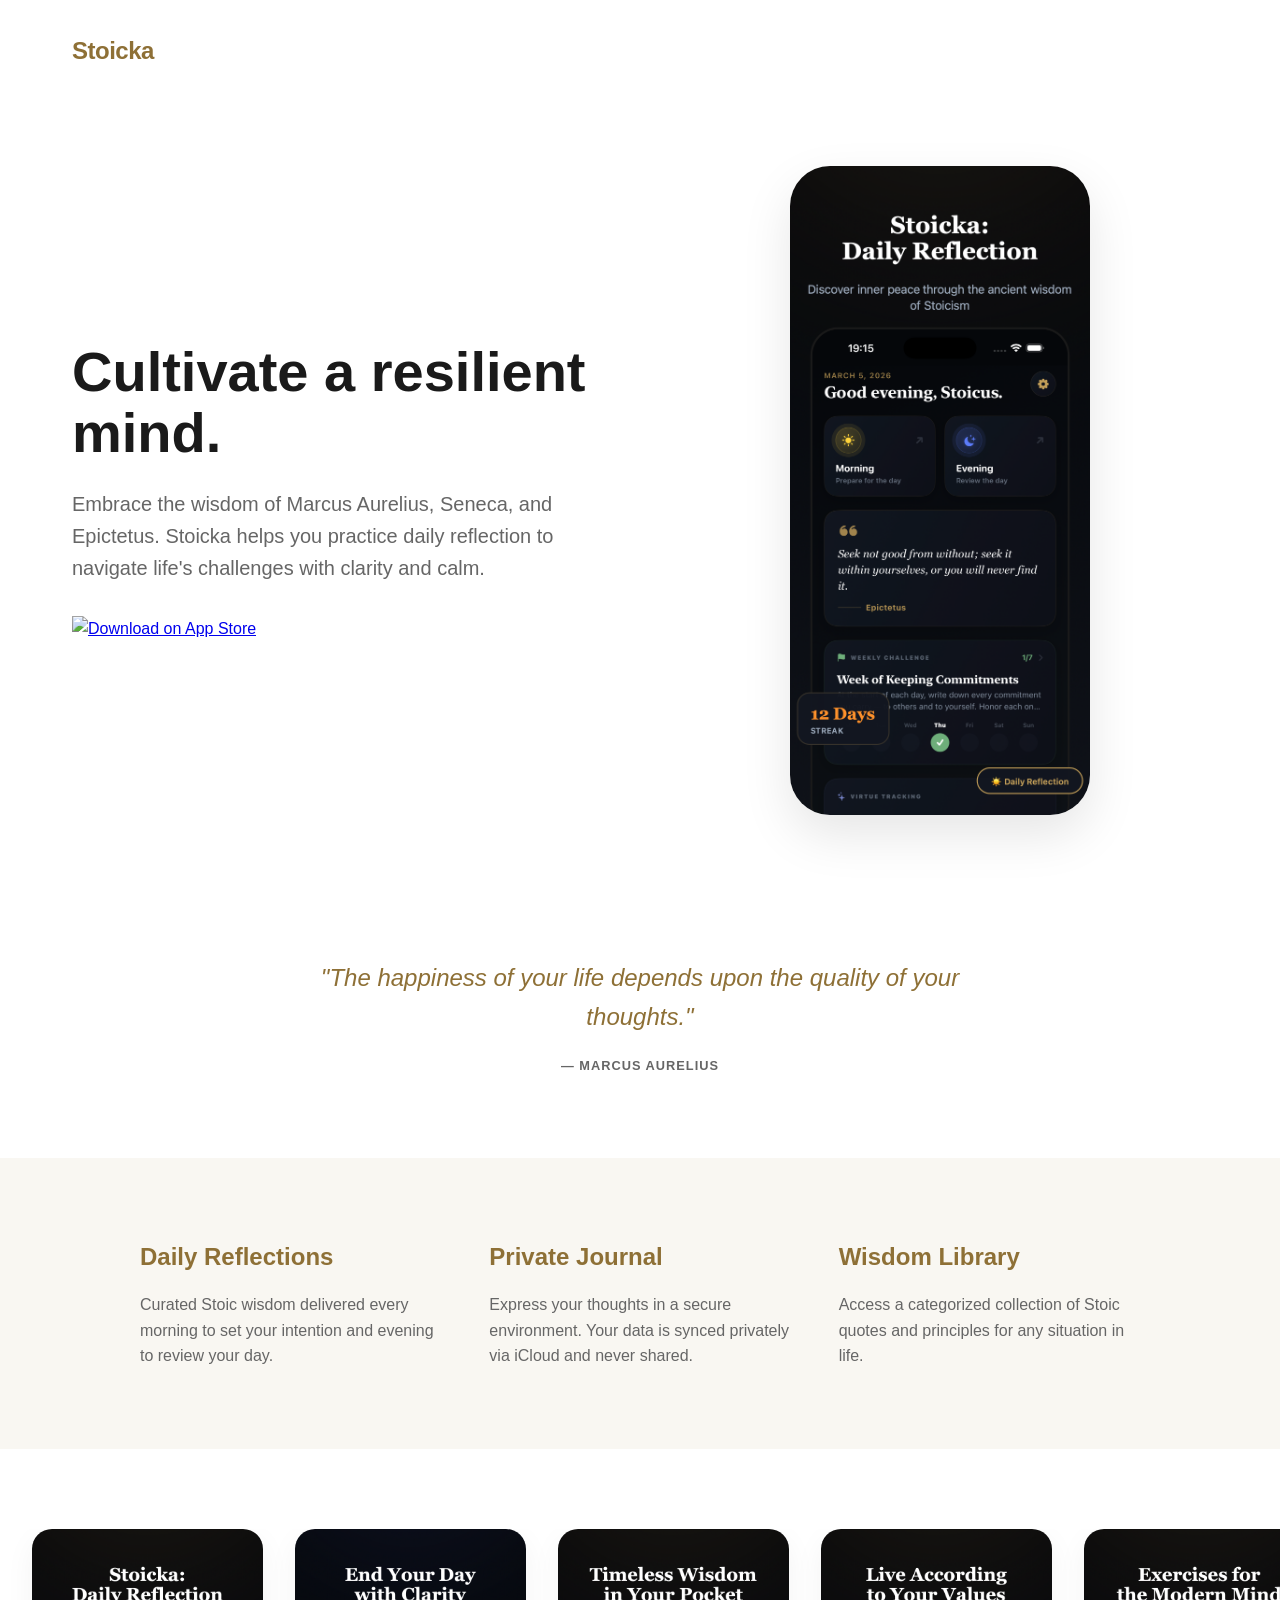
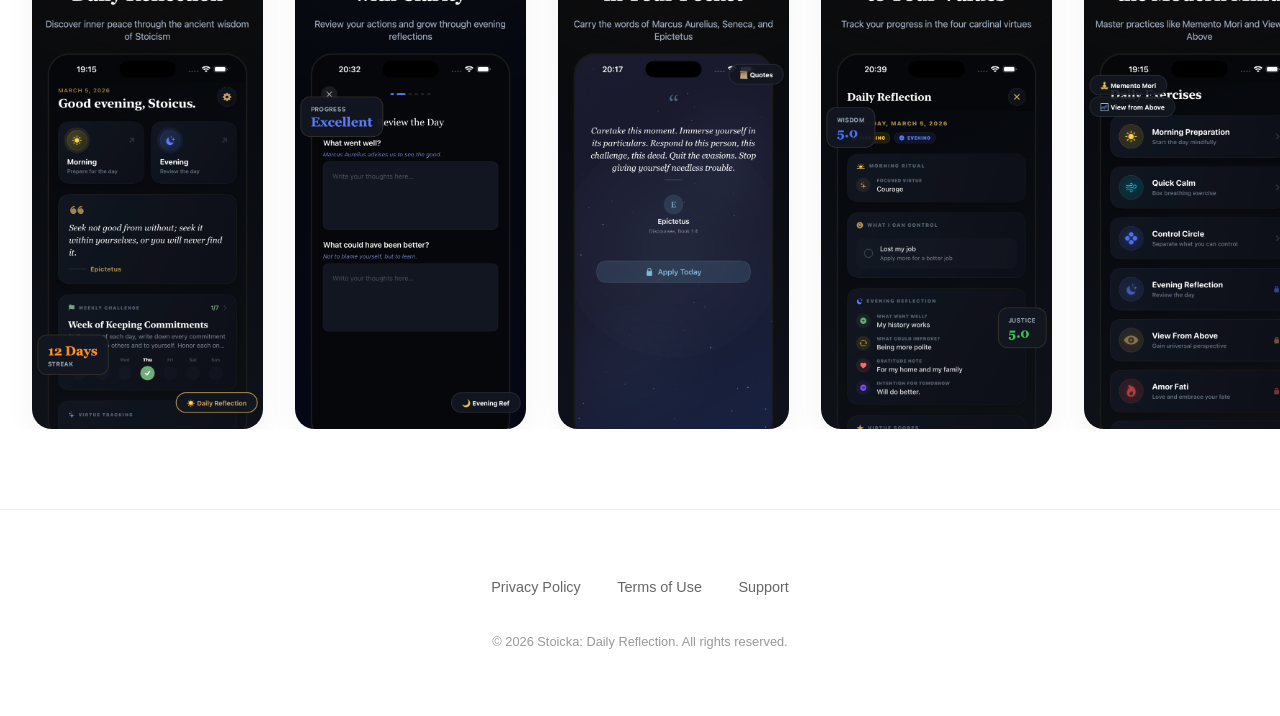
==== stoicka-web/index.html @ 0579380f "Landing page" ====
<!DOCTYPE html>
<html lang="en">
<head>
    <meta charset="UTF-8">
    <meta name="viewport" content="width=device-width, initial-scale=1.0">
    <title>Stoicka: Daily Reflection - Stoic Philosophy & Mindfulness</title>
    <meta name="description" content="Master your mind with Stoicka. Daily reflections, journaling, and wisdom from Stoic philosophers to help you build resilience and find peace.">
    <style>
        :root {
            --primary: #C5A059;
            --primary-dark: #8E7036;
            --bg: #ffffff;
            --text: #1a1a1a;
            --text-muted: #666;
            --accent-bg: #f9f7f2;
        }
        
        * { margin: 0; padding: 0; box-sizing: border-box; }
        body { font-family: -apple-system, BlinkMacSystemFont, "Segoe UI", Roboto, Helvetica, Arial, sans-serif; line-height: 1.6; color: var(--text); background: var(--bg); overflow-x: hidden; }
        
        header { padding: 2rem; max-width: 1200px; margin: 0 auto; display: flex; justify-content: space-between; align-items: center; }
        .logo { font-weight: 700; font-size: 1.5rem; color: var(--primary-dark); letter-spacing: -0.5px; text-decoration: none; }
        
        .hero { padding: 4rem 2rem; max-width: 1200px; margin: 0 auto; display: grid; grid-template-columns: 1fr 1fr; gap: 4rem; align-items: center; }
        @media (max-width: 768px) { .hero { grid-template-columns: 1fr; text-align: center; padding: 2rem 1rem; } }
        
        .hero-content h1 { font-size: 3.5rem; line-height: 1.1; margin-bottom: 1.5rem; font-weight: 800; color: var(--text); }
        .hero-content p { font-size: 1.25rem; color: var(--text-muted); margin-bottom: 2rem; }
        
        .app-store-btn img { height: 50px; transition: transform 0.2s; }
        .app-store-btn:hover img { transform: scale(1.05); }
        
        .hero-image { position: relative; display: flex; justify-content: center; }
        .hero-image img { width: 300px; border-radius: 40px; box-shadow: 0 20px 50px rgba(0,0,0,0.1); }
        
        .features { background: var(--accent-bg); padding: 5rem 2rem; }
        .features-grid { max-width: 1000px; margin: 0 auto; display: grid; grid-template-columns: repeat(auto-fit, minmax(280px, 1fr)); gap: 3rem; }
        .feature-card h3 { color: var(--primary-dark); margin-bottom: 1rem; font-size: 1.5rem; }
        .feature-card p { color: var(--text-muted); }
        
        .screenshots { padding: 5rem 0; overflow: hidden; }
        .screenshots-track { display: flex; gap: 2rem; padding: 0 2rem; overflow-x: auto; scroll-behavior: smooth; -webkit-overflow-scrolling: touch; }
        .screenshots-track::-webkit-scrollbar { display: none; }
        .screenshots-track img { height: 500px; border-radius: 20px; box-shadow: 0 10px 30px rgba(0,0,0,0.05); flex-shrink: 0; }
        
        footer { padding: 4rem 2rem; text-align: center; border-top: 1px solid #eee; }
        .footer-links { margin-bottom: 2rem; }
        .footer-links a { color: var(--text-muted); text-decoration: none; margin: 0 1rem; font-size: 0.9rem; }
        .footer-links a:hover { color: var(--primary); }
        .copyright { font-size: 0.8rem; color: #999; }
        
        .quote { max-width: 800px; margin: 5rem auto; text-align: center; padding: 0 2rem; font-style: italic; }
        .quote p { font-size: 1.5rem; color: var(--primary-dark); margin-bottom: 1rem; }
        .quote span { font-weight: 600; font-style: normal; text-transform: uppercase; letter-spacing: 1px; font-size: 0.8rem; color: var(--text-muted); }
    </style>
</head>
<body>

    <header>
        <a href="index.html" class="logo">Stoicka</a>
    </header>

    <section class="hero">
        <div class="hero-content">
            <h1>Cultivate a resilient mind.</h1>
            <p>Embrace the wisdom of Marcus Aurelius, Seneca, and Epictetus. Stoicka helps you practice daily reflection to navigate life's challenges with clarity and calm.</p>
            <a href="https://apps.apple.com/app/id6759916005" class="app-store-btn" target="_blank">
                <img src="https://tools.applemediaservices.com/api/badges/download-on-the-app-store/black/en-us?size=250x83&amp;releaseDate=1314144000&h=79103e67c87c06f1571d4924c585c5c0" alt="Download on App Store">
            </a>
        </div>
        <div class="hero-image">
            <img src="../assets/Stoicka/Stoicka_AppStore_en_01.png" alt="Stoicka Hero Image">
        </div>
    </section>

    <section class="quote">
        <p>"The happiness of your life depends upon the quality of your thoughts."</p>
        <span>— Marcus Aurelius</span>
    </section>

    <section class="features">
        <div class="features-grid">
            <div class="feature-card">
                <h3>Daily Reflections</h3>
                <p>Curated Stoic wisdom delivered every morning to set your intention and evening to review your day.</p>
            </div>
            <div class="feature-card">
                <h3>Private Journal</h3>
                <p>Express your thoughts in a secure environment. Your data is synced privately via iCloud and never shared.</p>
            </div>
            <div class="feature-card">
                <h3>Wisdom Library</h3>
                <p>Access a categorized collection of Stoic quotes and principles for any situation in life.</p>
            </div>
        </div>
    </section>

    <section class="screenshots">
        <div class="screenshots-track">
            <img src="../assets/Stoicka/Stoicka_AppStore_en_01.png" alt="Stoicka Screenshot 1">
            <img src="../assets/Stoicka/Stoicka_AppStore_en_03.png" alt="Stoicka Screenshot 2">
            <img src="../assets/Stoicka/Stoicka_AppStore_en_04.png" alt="Stoicka Screenshot 3">
            <img src="../assets/Stoicka/Stoicka_AppStore_en_05.png" alt="Stoicka Screenshot 4">
            <img src="../assets/Stoicka/Stoicka_AppStore_en_06.png" alt="Stoicka Screenshot 5">
            <img src="../assets/Stoicka/Stoicka_AppStore_en_07.png" alt="Stoicka Screenshot 6">
        </div>
    </section>

    <footer>
        <div class="footer-links">
            <a href="privacy.html">Privacy Policy</a>
            <a href="terms.html">Terms of Use</a>
            <a href="mailto:actuntas@gmail.com">Support</a>
        </div>
        <p class="copyright">&copy; 2026 Stoicka: Daily Reflection. All rights reserved.</p>
    </footer>

</body>
</html>
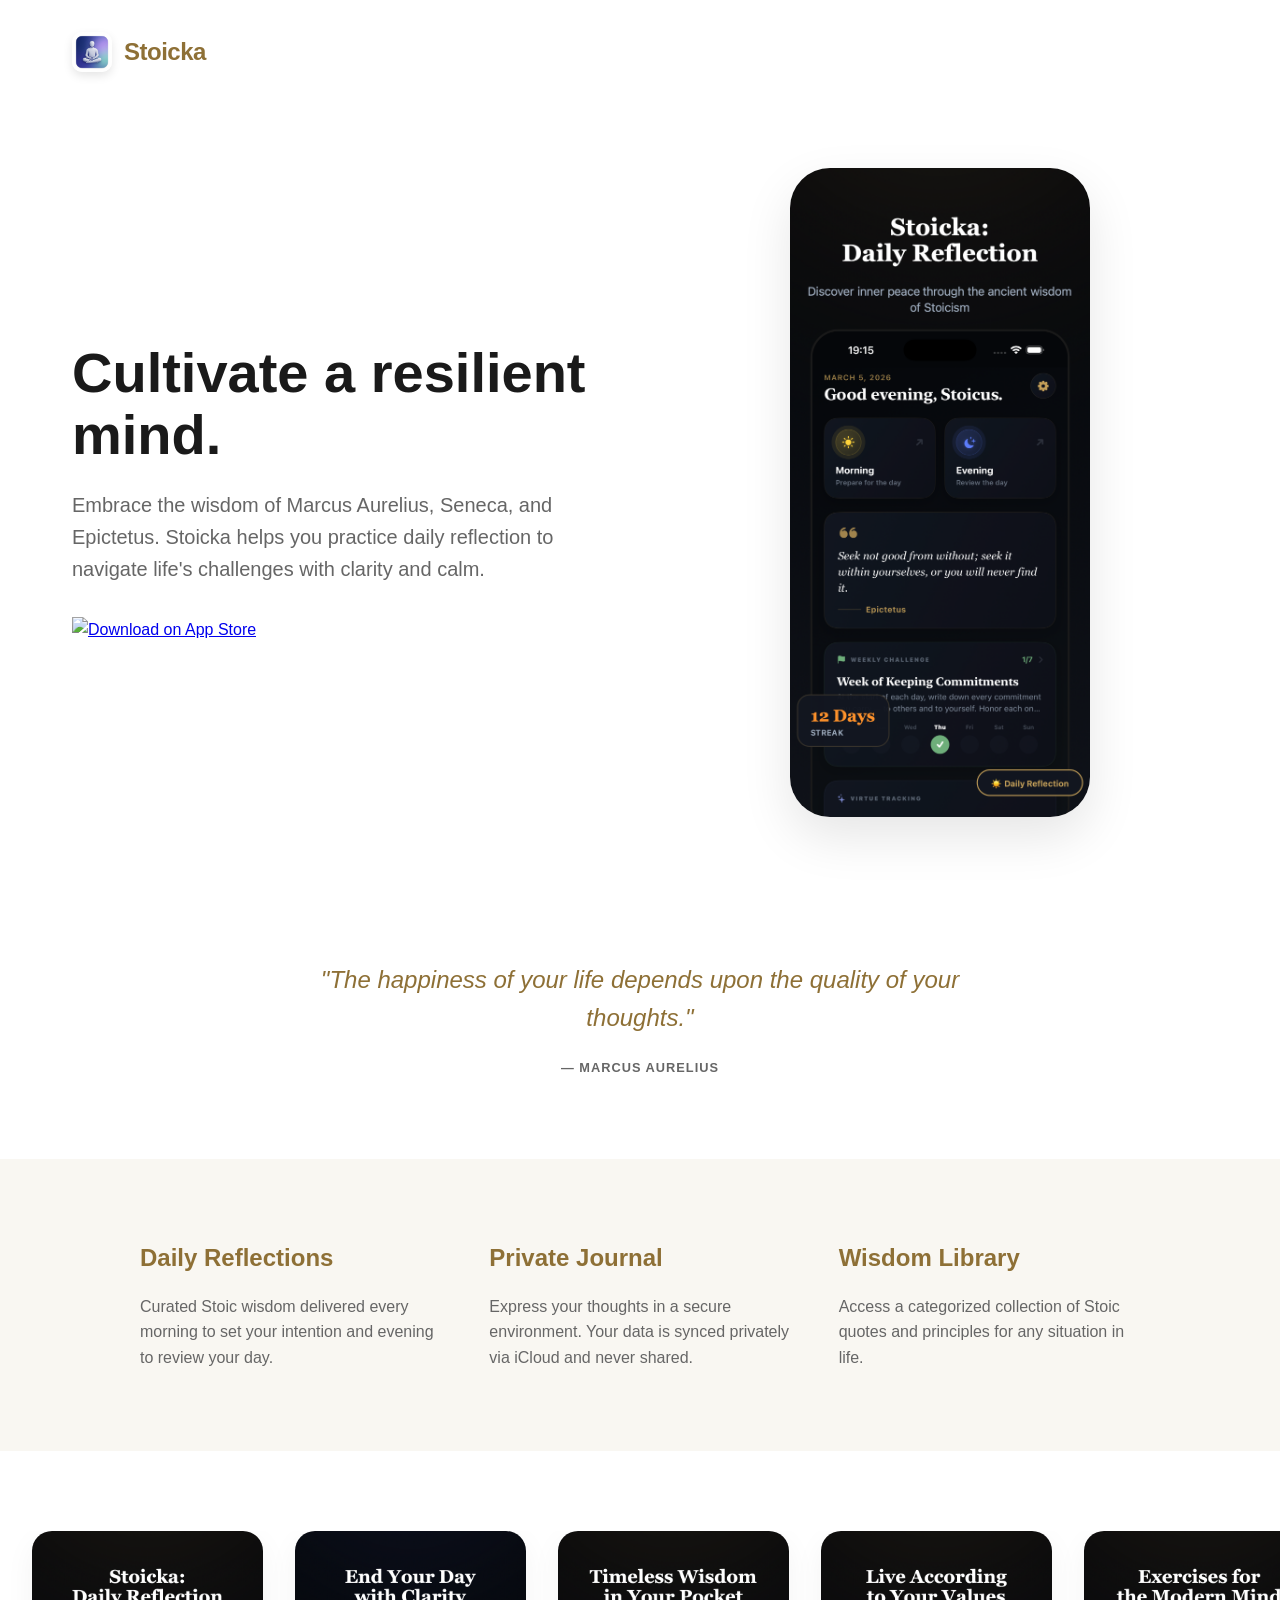
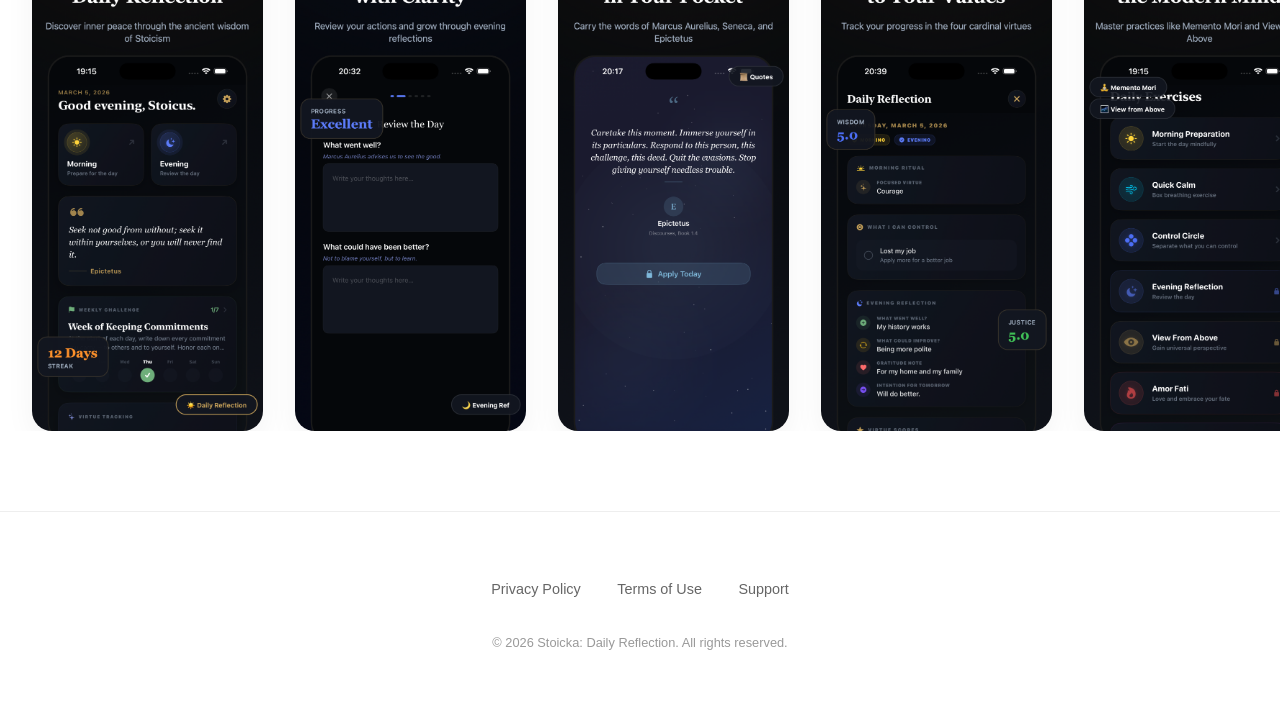
==== commit 2ca9621e: "Add icon" ====
--- a/stoicka-web/index.html
+++ b/stoicka-web/index.html
@@ -19,7 +19,22 @@
         body { font-family: -apple-system, BlinkMacSystemFont, "Segoe UI", Roboto, Helvetica, Arial, sans-serif; line-height: 1.6; color: var(--text); background: var(--bg); overflow-x: hidden; }
         
         header { padding: 2rem; max-width: 1200px; margin: 0 auto; display: flex; justify-content: space-between; align-items: center; }
-        .logo { font-weight: 700; font-size: 1.5rem; color: var(--primary-dark); letter-spacing: -0.5px; text-decoration: none; }
+        .logo { 
+            display: flex;
+            align-items: center;
+            gap: 12px;
+            font-weight: 700; 
+            font-size: 1.5rem; 
+            color: var(--primary-dark); 
+            letter-spacing: -0.5px; 
+            text-decoration: none; 
+        }
+        .logo img {
+            height: 40px;
+            width: 40px;
+            border-radius: 10px;
+            box-shadow: 0 4px 10px rgba(0,0,0,0.1);
+        }
         
         .hero { padding: 4rem 2rem; max-width: 1200px; margin: 0 auto; display: grid; grid-template-columns: 1fr 1fr; gap: 4rem; align-items: center; }
         @media (max-width: 768px) { .hero { grid-template-columns: 1fr; text-align: center; padding: 2rem 1rem; } }
@@ -57,7 +72,10 @@
 <body>
 
     <header>
-        <a href="index.html" class="logo">Stoicka</a>
+        <a href="index.html" class="logo">
+            <img src="icon-small.png" alt="Stoicka Icon">
+            <span>Stoicka</span>
+        </a>
     </header>
 
     <section class="hero">
